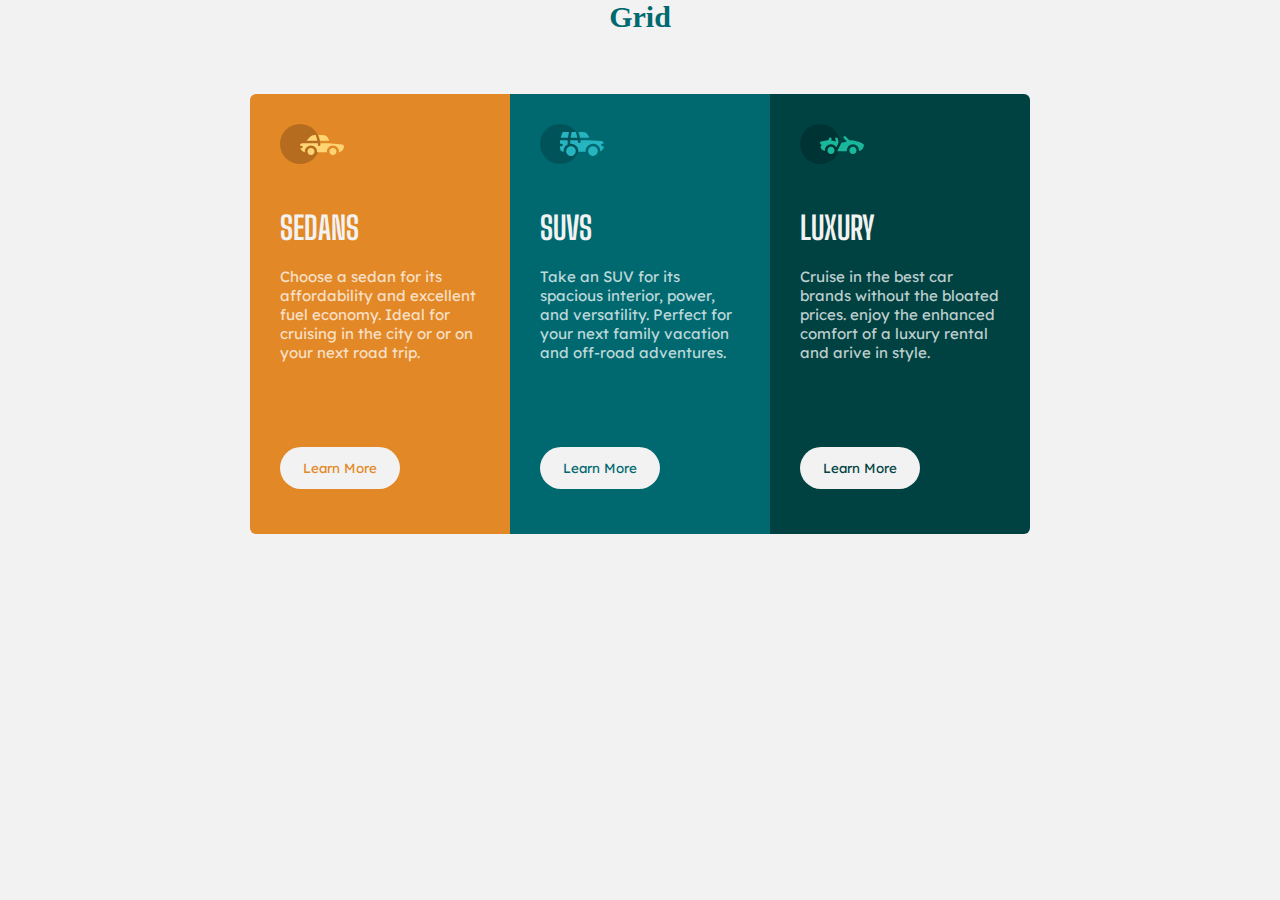
==== index.html @ 52593604 "creation of two interfaces, a three-card flexbox and a grid view. which can be accessed by clicking " ====
<!DOCTYPE html>
<html>
<head>

	<meta charset="utf-8">
	<meta name="viewport" content="width=device-width, initial-scale=1">
	<link rel="stylesheet" type="text/css" href="style.css">
	<title>css flexboss</title>
</head>
<body>
	<header>
		<nav><a href="grid.html">Grid</a></nav>
	</header>
	<main>
	<div id="container">
	<div id="box1">
		<img src="icon-sedans.svg">
		<h1>
			SEDANS
		</h1>
		<p>
			Choose a sedan for its affordability and excellent
			fuel economy. Ideal for cruising in the city or or on your next road trip.
		</p>
		<button>Learn More</button>
	</div>
	<div id="box2">
		<img src="icon-suvs.svg">
		<h1>
			SUVS
		</h1>
		<p>
			Take an SUV for its spacious interior, power, and versatility. Perfect for your next family vacation and off-road adventures.
		</p>
		<button>Learn More</button>
	</div>
	<div id="box3">
		<img src="icon-luxury.svg">
		<h1>
			LUXURY
		</h1>
		<p>
			Cruise in the best car brands without the bloated prices. enjoy the enhanced comfort of a luxury rental and arive in style.
		</p>
		<button>Learn More</button>
	</div>
</div>	
	</main>
<footer>
	
</footer>
</body>
</html>
---- style.css ----
@import url('https://fonts.googleapis.com/css2?family=Big+Shoulders+Display:wght@700&family=Lexend+Deca&display=swap');
body{
	margin: 0;
	background-color: hsl(0, 0%, 95%);

}
nav{
	text-align: center;
}
nav a{
	color: hsl(184, 100%, 22%);
	font-size: 30px;
	font-weight: 700;
	cursor: pointer;
	text-decoration: none;
}


#container{
	justify-content: center;
	margin-top: 60px;
	display: flex;
}
h1{
color: hsl(0, 0%, 95%);
font-family: 'Big Shoulders Display', cursive;
}
p{
font-family: 'Lexend Deca', sans-serif;
font-size: 15px;
color: hsla(0, 0%, 100%, 0.75);
height: 140px;

}
button{
	width: 120px;
	height: 42px;
	border-radius: 28px;
	font-family: 'Lexend Deca', sans-serif;
	cursor:pointer;
}
#box1{
background-color: hsl(31, 77%, 52%);
padding: 30px;
width: 200px;
height: 380px;
border-top-left-radius: 6px;
border-bottom-left-radius: 6px;
} 
#box1 img, h1, p{
	margin-bottom: 20px;
}
#box1 button{
	margin-top: 20px;
	background-color: hsl(0, 0%, 95%);
	color: hsl(31, 77%, 52%);
	border: none;
}
#box1 button:active{
background-color: hsl(31, 77%, 52%);
color: hsl(0, 0%, 95%);
border: solid hsl(0, 0%, 95%) 2px;

}
#box2{
background-color: hsl(184, 100%, 22%);
padding: 30px;
width: 200px;
height: 380px;
} 
#box2 img, h1, p{
	margin-bottom: 20px;
}
#box2 button{
	margin-top: 20px;
	background-color: hsl(0, 0%, 95%);
	color: hsl(184, 100%, 22%);
	border: none;
}
#box2 button:active{
background-color: hsl(184, 100%, 22%);
color: hsl(0, 0%, 95%);
border: solid hsl(0, 0%, 95%) 2px;

}
#box3{
background-color: hsl(179, 100%, 13%);
padding: 30px;
width: 200px;
height: 380px;
border-top-right-radius: 6px;
border-bottom-right-radius: 6px;
} 
#box3 img, h1, p{
	margin-bottom: 20px;
}
#box3 button{
	margin-top: 20px;
	background-color: hsl(0, 0%, 95%);
	color: hsl(179, 100%, 13%);
	border: none;
}
#box3 button:active{
background-color: hsl(179, 100%, 13%);
color: hsl(0, 0%, 95%);
border: solid hsl(0, 0%, 95%) 2px;
}

@media screen and (max-width: 375px){
	#container{
		flex-direction: column;
		align-items: center;
	}
}
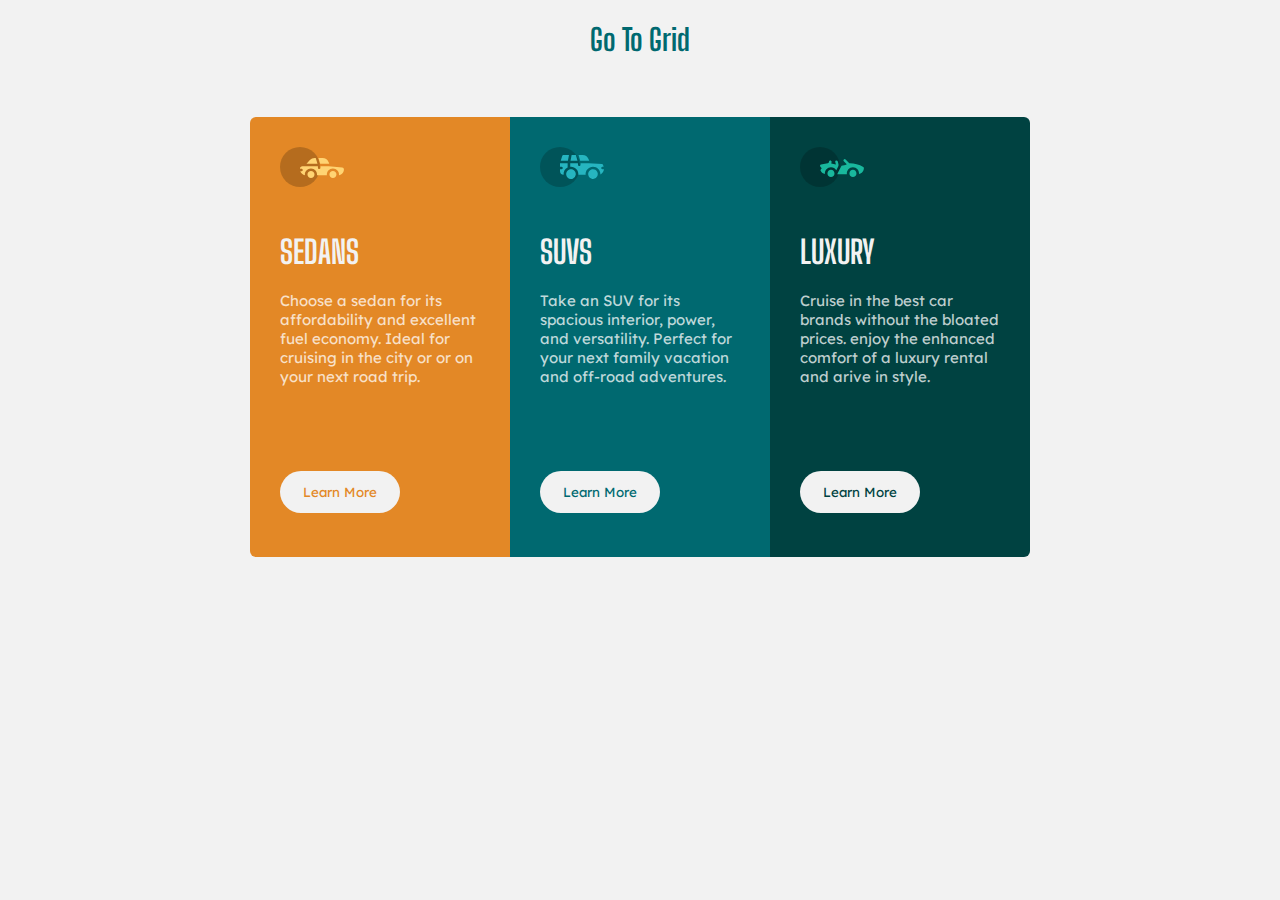
==== commit 29f6d27d: "changes to the border-radius on mobile view, and better navigation naming" ====
--- a/index.html
+++ b/index.html
@@ -1,5 +1,6 @@
 <!DOCTYPE html>
 <html>
+
 <head>
 
 	<meta charset="utf-8">
@@ -7,47 +8,51 @@
 	<link rel="stylesheet" type="text/css" href="style.css">
 	<title>css flexboss</title>
 </head>
+
 <body>
 	<header>
-		<nav><a href="grid.html">Grid</a></nav>
+		<nav><h1></h1><a href="grid.html">Go To Grid</a></h1></nav>
 	</header>
 	<main>
-	<div id="container">
-	<div id="box1">
-		<img src="icon-sedans.svg">
-		<h1>
-			SEDANS
-		</h1>
-		<p>
-			Choose a sedan for its affordability and excellent
-			fuel economy. Ideal for cruising in the city or or on your next road trip.
-		</p>
-		<button>Learn More</button>
-	</div>
-	<div id="box2">
-		<img src="icon-suvs.svg">
-		<h1>
-			SUVS
-		</h1>
-		<p>
-			Take an SUV for its spacious interior, power, and versatility. Perfect for your next family vacation and off-road adventures.
-		</p>
-		<button>Learn More</button>
-	</div>
-	<div id="box3">
-		<img src="icon-luxury.svg">
-		<h1>
-			LUXURY
-		</h1>
-		<p>
-			Cruise in the best car brands without the bloated prices. enjoy the enhanced comfort of a luxury rental and arive in style.
-		</p>
-		<button>Learn More</button>
-	</div>
-</div>	
+		<div id="container">
+			<div id="box1">
+				<img src="icon-sedans.svg">
+				<h1>
+					SEDANS
+				</h1>
+				<p>
+					Choose a sedan for its affordability and excellent
+					fuel economy. Ideal for cruising in the city or or on your next road trip.
+				</p>
+				<button>Learn More</button>
+			</div>
+			<div id="box2">
+				<img src="icon-suvs.svg">
+				<h1>
+					SUVS
+				</h1>
+				<p>
+					Take an SUV for its spacious interior, power, and versatility. Perfect for your next family vacation
+					and off-road adventures.
+				</p>
+				<button>Learn More</button>
+			</div>
+			<div id="box3">
+				<img src="icon-luxury.svg">
+				<h1>
+					LUXURY
+				</h1>
+				<p>
+					Cruise in the best car brands without the bloated prices. enjoy the enhanced comfort of a luxury
+					rental and arive in style.
+				</p>
+				<button>Learn More</button>
+			</div>
+		</div>
 	</main>
-<footer>
-	
-</footer>
+	<footer>
+
+	</footer>
 </body>
+
 </html>--- a/style.css
+++ b/style.css
@@ -1,114 +1,149 @@
 @import url('https://fonts.googleapis.com/css2?family=Big+Shoulders+Display:wght@700&family=Lexend+Deca&display=swap');
-body{
+
+body {
 	margin: 0;
 	background-color: hsl(0, 0%, 95%);
 
 }
-nav{
+
+nav {
 	text-align: center;
 }
-nav a{
+
+nav a {
 	color: hsl(184, 100%, 22%);
 	font-size: 30px;
 	font-weight: 700;
 	cursor: pointer;
 	text-decoration: none;
+	font-family: 'Big Shoulders Display', cursive;
 }
 
 
-#container{
+#container {
 	justify-content: center;
 	margin-top: 60px;
 	display: flex;
 }
-h1{
-color: hsl(0, 0%, 95%);
-font-family: 'Big Shoulders Display', cursive;
+
+h1 {
+	color: hsl(0, 0%, 95%);
+	font-family: 'Big Shoulders Display', cursive;
 }
-p{
-font-family: 'Lexend Deca', sans-serif;
-font-size: 15px;
-color: hsla(0, 0%, 100%, 0.75);
-height: 140px;
+
+p {
+	font-family: 'Lexend Deca', sans-serif;
+	font-size: 15px;
+	color: hsla(0, 0%, 100%, 0.75);
+	height: 140px;
 
 }
-button{
+
+button {
 	width: 120px;
 	height: 42px;
 	border-radius: 28px;
 	font-family: 'Lexend Deca', sans-serif;
-	cursor:pointer;
+	cursor: pointer;
 }
-#box1{
-background-color: hsl(31, 77%, 52%);
-padding: 30px;
-width: 200px;
-height: 380px;
-border-top-left-radius: 6px;
-border-bottom-left-radius: 6px;
-} 
-#box1 img, h1, p{
+
+#box1 {
+	background-color: hsl(31, 77%, 52%);
+	padding: 30px;
+	width: 200px;
+	height: 380px;
+	border-top-left-radius: 6px;
+	border-bottom-left-radius: 6px;
+}
+
+#box1 img,
+h1,
+p {
 	margin-bottom: 20px;
 }
-#box1 button{
+
+#box1 button {
 	margin-top: 20px;
 	background-color: hsl(0, 0%, 95%);
 	color: hsl(31, 77%, 52%);
 	border: none;
 }
-#box1 button:active{
-background-color: hsl(31, 77%, 52%);
-color: hsl(0, 0%, 95%);
-border: solid hsl(0, 0%, 95%) 2px;
+
+#box1 button:active {
+	background-color: hsl(31, 77%, 52%);
+	color: hsl(0, 0%, 95%);
+	border: solid hsl(0, 0%, 95%) 2px;
 
 }
-#box2{
-background-color: hsl(184, 100%, 22%);
-padding: 30px;
-width: 200px;
-height: 380px;
-} 
-#box2 img, h1, p{
+
+#box2 {
+	background-color: hsl(184, 100%, 22%);
+	padding: 30px;
+	width: 200px;
+	height: 380px;
+}
+
+#box2 img,
+h1,
+p {
 	margin-bottom: 20px;
 }
-#box2 button{
+
+#box2 button {
 	margin-top: 20px;
 	background-color: hsl(0, 0%, 95%);
 	color: hsl(184, 100%, 22%);
 	border: none;
 }
-#box2 button:active{
-background-color: hsl(184, 100%, 22%);
-color: hsl(0, 0%, 95%);
-border: solid hsl(0, 0%, 95%) 2px;
+
+#box2 button:active {
+	background-color: hsl(184, 100%, 22%);
+	color: hsl(0, 0%, 95%);
+	border: solid hsl(0, 0%, 95%) 2px;
 
 }
-#box3{
-background-color: hsl(179, 100%, 13%);
-padding: 30px;
-width: 200px;
-height: 380px;
-border-top-right-radius: 6px;
-border-bottom-right-radius: 6px;
-} 
-#box3 img, h1, p{
+
+#box3 {
+	background-color: hsl(179, 100%, 13%);
+	padding: 30px;
+	width: 200px;
+	height: 380px;
+	border-top-right-radius: 6px;
+	border-bottom-right-radius: 6px;
+}
+
+#box3 img,
+h1,
+p {
 	margin-bottom: 20px;
 }
-#box3 button{
+
+#box3 button {
 	margin-top: 20px;
 	background-color: hsl(0, 0%, 95%);
 	color: hsl(179, 100%, 13%);
 	border: none;
 }
-#box3 button:active{
-background-color: hsl(179, 100%, 13%);
-color: hsl(0, 0%, 95%);
-border: solid hsl(0, 0%, 95%) 2px;
+
+#box3 button:active {
+	background-color: hsl(179, 100%, 13%);
+	color: hsl(0, 0%, 95%);
+	border: solid hsl(0, 0%, 95%) 2px;
 }
 
-@media screen and (max-width: 375px){
-	#container{
+@media screen and (max-width: 375px) {
+	#container {
 		flex-direction: column;
 		align-items: center;
 	}
+	#box1 {
+		border-top-left-radius: 0px;
+	border-bottom-left-radius: 0px;
+	}
+	#box3 {
+		border-top-right-radius: 0px;
+	border-bottom-right-radius: 0px;
+	margin-bottom: 40px;
+	}
+
 }